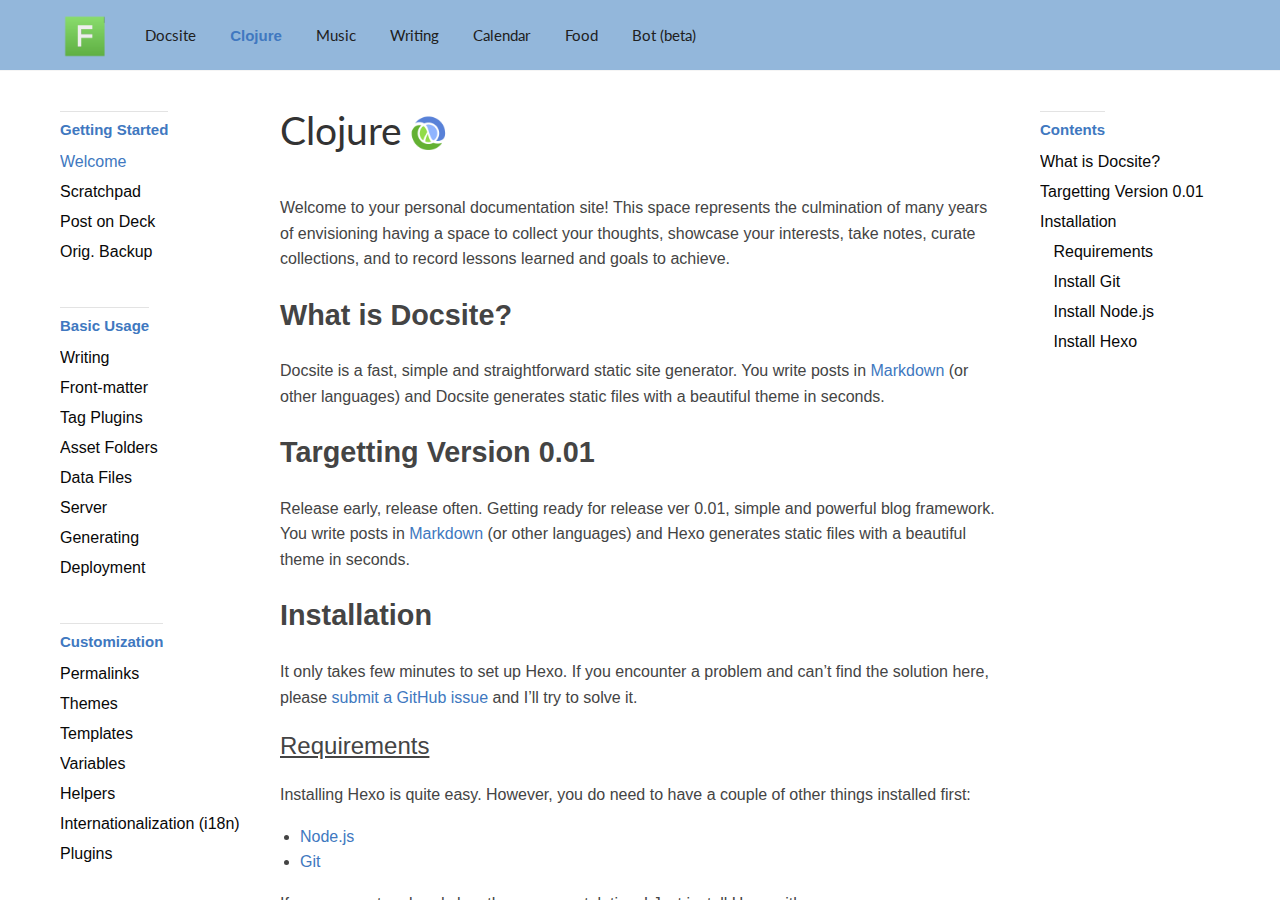
==== clojure/index.html @ 15f2bb46 "second commit" ====
<!DOCTYPE html>
<html lang="en">

<head>
    <meta charset="utf-8">
    <title>Welcome | Clojure</title>
    <meta http-equiv="X-UA-Compatible" content="IE=Edge,chrome=1">
    <meta name="viewport" content="width=device-width, initial-scale=1">

    <!-- CSS -->
    <link rel="stylesheet" href="../css/main.css">
    <link rel="stylesheet" href="../css/clojure.css">

    <link href="https://fonts.googleapis.com/css?family=Lato:300,400,700" rel="stylesheet" type="text/css">
    <link rel="stylesheet" href="https://maxcdn.bootstrapcdn.com/font-awesome/4.3.0/css/font-awesome.min.css">

    <!-- Scripts -->
    <script src="../js/getStylesheet2.js"></script>

</head>

<body>
    <div id="container">
        <header id="header" class="wrapper">
            <div id="header-inner" class="inner">
                <h1 id="logo-wrap">
      <a href="/" id="logo">Hexo</a>
    </h1>
                <nav id="main-nav">
                    <a href="../index.html" class="main-nav-link">Docsite</a>
                    <a href="../hexo-template/clojure/index.html" class="main-nav-active">Clojure</a>
                    <a href="../hexo-template/music/index.html" class="main-nav-link">Music</a>
                    <a href="../hexo-template/writing/index.html" class="main-nav-link">Writing</a>
                    <a href="../hexo-template/calendar/index.html" class="main-nav-link">Calendar</a>
                    <a href="../hexo-template/food/index.html" class="main-nav-link">Food</a>
                    <a href="../hexo-template/bot/index.html" class="main-nav-link">Bot (beta)</a>

                </nav>

                <a id="mobile-nav-toggle">
                    <span class="mobile-nav-toggle-bar"></span>
                    <span class="mobile-nav-toggle-bar"></span>
                    <span class="mobile-nav-toggle-bar"></span>
                </a>
            </div>
        </header>

        <div id="content-wrap">
            <div id="content" class="wrapper">
                <div id="content-inner">
                    <article class="article-container" itemscope itemtype="http://schema.org/Article">
                        <div class="article-inner">
                            <div class="article">
                                <div class="inner">
                                    <header class="article-header">
                                        <h1 class="article-title" itemprop="name">Clojure</h1>&nbsp;<a href="http://clojure.org/" id="Logo"><img src="../img/clojure-logo-120b.png" width="46" height="46" padding-bottom="4px" alt="Clojure" /></a>
                                    </header>
                                    <div class="article-content" itemprop="articleBody">
                                        <p>Welcome to your personal documentation site! This space represents the culmination of many years of envisioning having a space to collect your thoughts, showcase your interests, take notes, curate collections, and to record lessons learned and goals to achieve.</p>

                                        <h2 id="What_is_Docsite_3F" class="article-heading"><a href="#What_is_Docsite_3F" class="headerlink" title="What_is_Docsite?"></a>What is Docsite?<a class="article-anchor" href="#What_is_Docsite_3F" aria-hidden="true"></a></h2>
                                        <p>Docsite is a fast, simple and straightforward static site generator. You write posts in <a href="http://daringfireball.net/projects/markdown/" target="_blank" rel="external">Markdown</a> (or other languages) and Docsite generates static files with a beautiful theme in seconds.</p>

                                        <h2 id="Targetting_v_0.01" class="article-heading"><a href="#Targetting_v_0.01" class="headerlink" title="Targetting_v_0.01"></a>Targetting Version 0.01<a class="article-anchor" href="#Targetting_v_0.01" aria-hidden="true"></a></h2>
                                        <p>Release early, release often. Getting ready for release ver 0.01, simple and powerful blog framework. You write posts in <a href="http://daringfireball.net/projects/markdown/" target="_blank" rel="external">Markdown</a> (or other languages) and Hexo generates static files with a beautiful theme in seconds.</p>

                                        <h2 id="Installation" class="article-heading"><a href="#Installation" class="headerlink" title="Installation"></a>Installation<a class="article-anchor" href="#Installation" aria-hidden="true"></a></h2>
                                        <p>It only takes few minutes to set up Hexo. If you encounter a problem and can’t find the solution here, please <a href="https://github.com/hexojs/hexo/issues" target="_blank" rel="external">submit a GitHub issue</a> and I’ll try to solve it.</p>
                                        <h3 id="Requirements" class="article-heading"><a href="#Requirements" class="headerlink" title="Requirements"></a>Requirements<a class="article-anchor" href="#Requirements" aria-hidden="true"></a></h3>
                                        <p>Installing Hexo is quite easy. However, you do need to have a couple of other things installed first:</p>
                                        <ul>
                                            <li><a href="http://nodejs.org/" target="_blank" rel="external">Node.js</a>
                                            </li>
                                            <li><a href="http://git-scm.com/" target="_blank" rel="external">Git</a>
                                            </li>
                                        </ul>
                                        <p>If your computer already has these, congratulations! Just install Hexo with npm:</p>
                                        <figure class="highlight bash">
                                            <table>
                                                <tr>
                                                    <td class="code"><pre><span class="line">$ npm install -g hexo-cli</span><br></pre>
                                                    </td>
                                                </tr>
                                            </table>
                                        </figure>
                                        <p>If not, please follow the following instructions to install all the requirements.</p>
                                        <blockquote class="note warn"><strong class="note-title">For Mac users</strong>
                                            <p>You may encounter some problems when compiling. Please install Xcode from App Store first. After Xcode is installed, open Xcode and go to <strong>Preferences -&gt; Download -&gt; Command Line Tools -&gt; Install</strong> to install command line tools.</p>
                                        </blockquote>
                                        <h3 id="Install_Git" class="article-heading"><a href="#Install_Git" class="headerlink" title="Install Git"></a>Install Git<a class="article-anchor" href="#Install_Git" aria-hidden="true"></a></h3>
                                        <ul>
                                            <li>Windows: Download &amp; install <a href="https://git-scm.com/download/win" target="_blank" rel="external">git</a>.</li>
                                            <li>Mac: Install it with <a href="http://mxcl.github.com/homebrew/" target="_blank" rel="external">Homebrew</a>, <a href="http://www.macports.org/" target="_blank" rel="external">MacPorts</a> or <a href="http://sourceforge.net/projects/git-osx-installer/" target="_blank" rel="external">installer</a>.</li>
                                            <li>Linux (Ubuntu, Debian): <code>sudo apt-get install git-core</code>
                                            </li>
                                            <li>Linux (Fedora, Red Hat, CentOS): <code>sudo yum install git-core</code>
                                            </li>
                                        </ul>
                                        <h3 id="Install_Node-js" class="article-heading"><a href="#Install_Node-js" class="headerlink" title="Install Node.js"></a>Install Node.js<a class="article-anchor" href="#Install_Node-js" aria-hidden="true"></a></h3>
                                        <p>The best way to install Node.js is with <a href="https://github.com/creationix/nvm" target="_blank" rel="external">nvm</a>.</p>
                                        <p>cURL:</p>
                                        <figure class="highlight bash">
                                            <table>
                                                <tr>
                                                    <td class="code"><pre><span class="line">$ curl https://raw.github.com/creationix/nvm/master/install.sh | sh</span><br></pre>
                                                    </td>
                                                </tr>
                                            </table>
                                        </figure>
                                        <p>Wget:</p>
                                        <figure class="highlight bash">
                                            <table>
                                                <tr>
                                                    <td class="code"><pre><span class="line">$ wget -qO- https://raw.github.com/creationix/nvm/master/install.sh | sh</span><br></pre>
                                                    </td>
                                                </tr>
                                            </table>
                                        </figure>
                                        <p>Once nvm is installed, restart the terminal and run the following command to install Node.js.</p>
                                        <figure class="highlight bash">
                                            <table>
                                                <tr>
                                                    <td class="code"><pre><span class="line">$ nvm install <span class="number">4</span></span><br></pre>
                                                    </td>
                                                </tr>
                                            </table>
                                        </figure>
                                        <p>Alternatively, download and run <a href="http://nodejs.org/" target="_blank" rel="external">the installer</a>.</p>
                                        <h3 id="Install_Hexo" class="article-heading"><a href="#Install_Hexo" class="headerlink" title="Install Hexo"></a>Install Hexo<a class="article-anchor" href="#Install_Hexo" aria-hidden="true"></a></h3>
                                        <p>Once all the requirements are installed, you can install Hexo with npm.</p>
                                        <figure class="highlight bash">
                                            <table>
                                                <tr>
                                                    <td class="code"><pre><span class="line">$ npm install -g hexo-cli</span><br></pre>
                                                    </td>
                                                </tr>
                                            </table>
                                        </figure>

                                    </div>
                                    <footer class="article-footer">
                                        <time class="article-footer-updated" datetime="2016-01-06T02:41:15.073Z" itemprop="dateModified">Last updated: 2016-01-06</time>
                                        <a href="scratchpad.html" class="article-footer-next" title="Scratchpad"><span>Next</span><i class="fa fa-chevron-right"></i></a>
                                    </footer>


                                </div>
                            </div>
                            <aside id="article-toc" role="navigation">
                                <div id="article-toc-inner">
                                    <strong class="sidebar-title">Contents</strong>
                                    <ol class="toc">

                                       <li class="toc-item toc-level-2"><a class="toc-link" href="#What_is_Docsite_3F"><span class="toc-text">What is Docsite?</span></a>
                                        </li>

                                        <li class="toc-item toc-level-2"><a class="toc-link" href="#Targetting_v_0.01"><span class="toc-text">Targetting Version 0.01</span></a>

                                        <li class="toc-item toc-level-2"><a class="toc-link" href="#Installation"><span class="toc-text">Installation</span></a>
                                            <ol class="toc-child">
                                                <li class="toc-item toc-level-3"><a class="toc-link" href="#Requirements"><span class="toc-text">Requirements</span></a>
                                                </li>
                                                <li class="toc-item toc-level-3"><a class="toc-link" href="#Install_Git"><span class="toc-text">Install Git</span></a>
                                                </li>
                                                <li class="toc-item toc-level-3"><a class="toc-link" href="#Install_Node-js"><span class="toc-text">Install Node.js</span></a>
                                                </li>
                                                <li class="toc-item toc-level-3"><a class="toc-link" href="#Install_Hexo"><span class="toc-text">Install Hexo</span></a>
                                                </li>
                                            </ol>
                                        </li>
                                    </ol>
                                    <!-- <a href="#" id="article-toc-top">Back to Top</a> -->
                                </div>
                            </aside>
                        </div>
                    </article>
                    <aside id="sidebar" role="navigation">
                        <div class="inner">
                        <strong class="sidebar-title">Getting Started</strong>
                       <!--  <div class="sidebar-link current">Welcome</div> -->
                        <a href="index.html" class="sidebar-link current">Welcome</a>
                        <a href="scratchpad.html" class="sidebar-link">Scratchpad</a>
                        <a href="post-on-deck.html" class="sidebar-link">Post on Deck</a>
                        <a href="orig-backup.html" class="sidebar-link">Orig. Backup</a>
                        <strong class="sidebar-title">Basic Usage</strong><a href="writing.html" class="sidebar-link">Writing</a>
                        <a href="front-matter.html" class="sidebar-link">Front-matter</a>
                        <a href="tag-plugins.html" class="sidebar-link">Tag Plugins</a><a href="asset-folders.html" class="sidebar-link">Asset Folders</a><a href="data-files.html" class="sidebar-link">Data Files</a><a href="server.html" class="sidebar-link">Server</a><a href="generating.html" class="sidebar-link">Generating</a><a href="deployment.html" class="sidebar-link">Deployment</a><strong class="sidebar-title">Customization</strong><a href="permalinks.html" class="sidebar-link">Permalinks</a><a href="themes.html" class="sidebar-link">Themes</a><a href="templates.html" class="sidebar-link">Templates</a><a href="variables.html" class="sidebar-link">Variables</a><a href="helpers.html" class="sidebar-link">Helpers</a><a href="internationalization.html" class="sidebar-link">Internationalization (i18n)</a><a href="plugins.html" class="sidebar-link">Plugins</a><strong class="sidebar-title">Miscellaneous</strong><a href="troubleshooting.html" class="sidebar-link">Troubleshooting</a><a href="contributing.html" class="sidebar-link">Contributing</a>
                        </div>
                    </aside>
                </div>
            </div>
        </div>

        <footer id="footer" class="wrapper">
            <div class="inner">
                <div id="footer-copyright">
                  &copy; 2016 <a href="https://github.com/houseapple" target="_blank"><strong>Howard "Freeman" Stellar</strong></a>
                    <br> Design and content licensed under <a href="http://creativecommons.org/licenses/by/4.0/" target="_blank">CC BY 4.0</a> unless stated otherwise.
                </div>
                <div id="footer-links">
                    Modified from <a href="https://hexo.io" target="_blank">hexo.io</a> by <a href="https://zespia.tw/" target="_blank">Tommy Chen</a><br> Clojure Logo by <a href="http://tomhickey.com/" target="_blank">Tom Hickey</a>

                </div>
            </div>
        </footer>

    </div>

</body>

</html>
---- css/main.css ----
a,abbr,acronym,address,applet,big,blockquote,body,caption,cite,code,dd,del,dfn,div,dl,dt,em,fieldset,form,h1,h2,h3,h4,h5,h6,html,iframe,img,ins,kbd,label,legend,li,object,ol,p,pre,q,s,samp,small,span,strike,strong,sub,sup,table,tbody,td,tfoot,th,thead,tr,tt,ul,var {
    margin: 0;
    padding: 0;
    border: 0;
    outline: 0;
    font-weight: inherit;
    font-style: inherit;
    font-family: inherit;
    font-size: 100%;
    vertical-align: baseline;
}

body {
    line-height: 1;
    color: #000;
    background: #fff;
}

ol,ul {
    list-style: none;
}

table {
    border-collapse: separate;
    border-spacing: 0;
}

caption,table,td,th {
    vertical-align: middle;
}

caption,td,th {
    text-align: left;
    font-weight: 400;
}

a img {
    border: none;
}

html {
    box-sizing: border-box;
}

*,:after,:before {
    box-sizing: inherit;
}

button::-moz-focus-inner,input[type=button]::-moz-focus-inner,input[type=reset]::-moz-focus-inner,input[type=submit]::-moz-focus-inner {
    padding: 0;
    margin: 0;
    border: 0;
}

button,input,select {
    margin: 0;
    padding: 0;
    border: 0;
}

@media screen {
    body,html {
        height: 100%;
        overflow: hidden;
    }
}

body {
    /*background: #171f26;*/
    background: #2D63CC; /* here: navbar color */
    background: #f5f5f5;
    font-size: 15px;
    font-family: Helvetica Neue,Helvetica,Arial,sans-serif;
    color: #444;
    text-rendering: optimizeLegibility;
    -webkit-font-smoothing: antialiased;
    -moz-osx-font-smoothing: grayscale;
    position: relative;
}

.wrapper:after,.wrapper:before {
    content: "";
    display: table;
}

.wrapper:after {
    clear: both;
}

@media screen {
    .wrapper {
        max-width: 1200px;
        margin: 0 auto;
    }
}

#article-toc-inner:after,#article-toc-inner:before,.inner:after,.inner:before {
    content: "";
    display: table;
}

#article-toc-inner:after,.inner:after {
    clear: both;
}

@media screen {
    #article-toc-inner,.inner {
        padding: 0 20px;
    }
}

#content-wrap {
    background: #fff;
    border-top: 1px solid #f5f5f5; /*here: navbar border;*/
    border-bottom: 1px solid #f5f5f5;
    margin: -1px 0;
}

#header {
    position: relative;
    padding: 10px 0;
}

@media print {
    #header {
        display: none;
    }
}

#header-inner {
    display: -webkit-box;
    display: -webkit-flex;
    display: -ms-flexbox;
    display: box;
    display: flex;
    -webkit-box-orient: horizontal;
    -moz-box-orient: horizontal;
    -webkit-box-lines: single;
    -moz-box-lines: single;
    -webkit-flex-flow: row nowrap;
    -ms-flex-flow: row nowrap;
    flex-flow: row;
    -webkit-box-align: center;
    -ms-flex-align: center;
    -webkit-align-items: center;
    align-items: center;
}

@media screen and (max-width:768px) {
    #header-inner {
        -webkit-box-pack: center;
        -ms-flex-pack: center;
        -webkit-justify-content: center;
        justify-content: center;
    }
}

#logo-wrap {
    -webkit-box-flex: 1;
    box-flex: 1;
    -webkit-flex: 0 50px;
    -ms-flex: 0 50px;
    flex: 0 50px;
}

#logo {
    text-indent: 101%;
    white-space: nowrap;
    overflow: hidden;
    background: url(../logo/logo4a.png);
    width: 50px;
    height: 50px;
    background-size: 50px 50px;
    display: block;
}

#main-nav {
    display: none;
    -webkit-box-flex: 1;
    box-flex: 1;
    -webkit-flex: 1 auto;
    -ms-flex: 1 auto;
    flex: 1 auto;
    padding-left: 20px;
}

/* added */
.main-nav-active {
    color: #4078c0;  /*here navbar active*/
    font-weight: 700;
    text-decoration: none;
    line-height: 50px;
  /*  opacity: 1;*/
    -webkit-transition: .2s;
    transition: .2s;
/*    font-family: Lato,Helvetica Neue,Helvetica,Arial,sans-serif;*/
    font-family: Helvetica Neue,Helvetica,Arial,sans-serif;
    display: inline-block;
    padding: 0 15px;
}

@media screen and (min-width:769px) {
    #main-nav {
        display: block;
    }
}

.main-nav-link {
    color: #202020;
    text-decoration: none;
    line-height: 50px;
   /* opacity: .7;*/
    -webkit-transition: .2s;
    transition: .2s;
    font-family: Lato,Helvetica Neue,Helvetica,Arial,sans-serif;
    display: inline-block;
    padding: 0 15px;
}

.main-nav-link:hover {
  /*  opacity: 1;*/
    /*color: #00CC89;*/
    /*color: #00CC89; green good, try orange next*/
    color: #4078c0;
}

#search-input-wrap {
    display: none;
    padding-left: 6px;
    padding-bottom: 8px;
    border-bottom: 1px solid #999;
}

#search-input-icon,#search-input-wrap.on {
    display: inline-block;
}

#search-input-icon {
    color: #fff;
    padding-right: .5em;
    /*opacity: .7;*/
}

#search-input {
    background: none;
    font-size: inherit;
    font-family: Lato,Helvetica Neue,Helvetica,Arial,sans-serif;
    color: #fff;
    outline: none;
}

#lang-select-wrap {
    display: none;
    position: relative;
}

@media screen and (min-width:769px) {
    #lang-select-wrap {
        display: block;
    }
}

#lang-select-label {
    color: #fff;
    /*opacity: .7;*/
    font-family: Lato,Helvetica Neue,Helvetica,Arial,sans-serif;
    line-height: 50px;
}

#lang-select-label span {
    padding-left: 8px;
}

#lang-select-label i {
  /*  opacity: .7;*/
}

#lang-select {
   /* opacity: 0;*/
    position: absolute;
    top: 0;
    left: 0;
    width: 100%;
    height: 100%;
    -webkit-appearance: menulist-button;
    font-size: inherit;
}

#banner {
    color: hsla(0,0%,100%,.8);
    text-align: center;
}

#banner-title {
    padding-top: 20px;
    font-size: 40px;
    line-height: 1.15;
    font-weight: 300;
    font-family: Lato,Helvetica Neue,Helvetica,Arial,sans-serif;
}

@media screen and (min-width:769px) {
    #banner-title {
        padding-top: 100px;
        font-size: 50px;
    }
}

#banner-start {
    text-align: center;
    padding: 40px 0;
}

@media screen and (min-width:769px) {
    #banner-start {
        padding: 60px 0;
        font-size: 18px;
    }
}

#banner-start-command {
    background: #283542;
    font-family: Source Code Pro,Monaco,Menlo,Consolas,monospace;
    display: inline-block;
    padding: 15px 20px;
}

#banner-start-command:before {
    content: "$";
   /* opacity: .5;*/
    padding-right: 10px;
}

#banner-start-link {
    color: #fff;
    background: #00CC89;
    display: inline-block;
    padding: 15px;
    text-decoration: none;
    -webkit-transition: .2s;
    transition: .2s;
}

#banner-start-link:hover {
    background: #00CC89;
}

#banner-share {
    display: none;
    padding-bottom: 60px;
}

@media screen and (min-width:769px) {
    #banner-share {
        display: block;
    }
}

#intro-feature-list {
    padding-top: 20px;
    display: -webkit-box;
    display: -webkit-flex;
    display: -ms-flexbox;
    display: box;
    display: flex;
    -webkit-box-orient: vertical;
    -moz-box-orient: vertical;
    -webkit-flex-flow: column;
    -ms-flex-flow: column;
    flex-flow: column;
}

@media screen and (min-width:769px) {
    #intro-feature-list {
        -webkit-box-orient: horizontal;
        -moz-box-orient: horizontal;
        -webkit-box-lines: multiple;
        -moz-box-lines: multiple;
        -webkit-flex-flow: row wrap;
        -ms-flex-flow: row wrap;
        flex-flow: row wrap;
    }
}

.intro-feature-wrap {
    padding-top: 20px;
}

@media screen and (min-width:769px) {
    .intro-feature-wrap {
        -webkit-box-flex: 1;
        box-flex: 1;
        -webkit-flex: 0 0 50%;
        -ms-flex: 0 0 50%;
        flex: 0 0 50%;
        padding-top: 50px;
    }
}

.intro-feature {
    position: relative;
    text-align: center;
}

@media screen and (min-width:769px) {
    .intro-feature {
        text-align: left;
        padding-left: 70px;
    }
}

.intro-feature-icon {
    color: #00CC89;
    font-size: 36px;
    padding-bottom: 26px;
    text-align: center;
}

@media screen and (min-width:769px) {
    .intro-feature-icon {
        position: absolute;
        top: 0;
        left: 20px;
        font-size: 24px;
        width: 24px;
    }
}

.intro-feature-title {
    color: #00CC89;
    font-family: Lato,Helvetica Neue,Helvetica,Arial,sans-serif;
    font-size: 24px;
}

.intro-feature-desc {
    margin: 1.6em 0;
    line-height: 1.6em;
}

#intro-cmd-wrap {
    max-width: 700px;
    background: #eee;
    padding: 15px 0;
    margin: 25px -20px 0;
}

@media screen and (min-width:769px) {
    #intro-cmd-wrap {
        margin: 50px auto 0;
    }
}

.intro-cmd-item {
    font-size: 16px;
    font-family: Source Code Pro,Monaco,Menlo,Consolas,monospace;
    line-height: 2;
    padding: 0 30px;
}

.intro-cmd-item:before {
    content: "$";
    color: #00CC89;
    padding-right: 15px;
}

#intro-get-started-wrap {
    text-align: center;
}

#intro-get-started-link {
    font-size: 18px;
    font-family: Lato,Helvetica Neue,Helvetica,Arial,sans-serif;
    display: inline-block;
    color: #00CC89;
    text-decoration: none;
    margin: 40px 0;
    border: 3px solid;
    border-color: #25a1f0;
    padding: 12px 24px;
    position: relative;
    -webkit-transition: .2s;
    transition: .2s;
}

#intro-get-started-link:hover {
    background: #25a1f0;
    color: #fff;
}

#sidebar {
    width: 220px;
    float: left;
    padding-bottom: 40px;
   /* opacity: .8;*/
    margin-left: -220px;
    display: none;
}

@media screen and (min-width:769px) {
    #sidebar {
        display: block;
    }
}

.sidebar-title {
    margin-top: 40px;
    padding: 10px 0;
    font-weight: 700;
    /*color: #00CC89;*/  /* change to orange? */
    color: #4078c0;  /*here added darker for sidebar menu titles*/
    display: inline-block;
    border-top: 1px solid #e3e3e3;
}

.sidebar-link,.sidebar-title,.toc-link {
/*    font-family: Lato,Helvetica Neue,Helvetica,Arial,sans-serif;*/
    font-family: Helvetica Neue,Helvetica,Arial,sans-serif;
    line-height: 1;
}

.sidebar-link,.toc-link {
    display: block;
/*    color: #444;*/
    color: #080808;
    text-decoration: none;
    padding: 7px 0;
    position: relative;
    width: 100%;
    text-overflow: ellipsis;
    overflow: hidden;
    white-space: nowrap;
    font-size: 16px;

}

.sidebar-link.current,.toc-link.current {  /*here sidebar*/
    color: #4078c0;
}

.sidebar-link:hover,.toc-link:hover {
    color: #4078c0;
}

#content {
    position: relative;
}

#content:after,#content:before {
    content: "";
    display: table;
}

#content:after {
    clear: both;
}

#content-inner:after,#content-inner:before {
    content: "";
    display: table;
}

#content-inner:after {
    clear: both;
}

@media screen and (min-width:769px) {
    #content-inner {
        margin-left: 220px;
    }
}

@media screen and (min-width:769px) {
    .article-container {
        float: right;
        width: 100%;
    }
}

.article-inner:after,.article-inner:before {
    content: "";
    display: table;
}

.article-inner:after {
    clear: both;
}

@media screen and (min-width:769px) {
    .article-inner {
        margin-right: 220px;
    }
}

.article {
    float: left;
    width: 100%;
    padding: 40px 0;
}

@media print {
    .article {
        padding: 0;
    }
}

#article-toc {
    display: none;
    float: right;
    width: 220px;
    margin-right: -220px;
    /*opacity: .8;*/
}

@media screen and (min-width:769px) {
    #article-toc {
        display: block;
    }
}

#article-toc.fixed {
    position: absolute;
    top: 0;
    bottom: 0;
    right: 220px;
}

#article-toc-inner {
    overflow-x: hidden;
    overflow-y: auto;
    width: 220px;
}

.fixed #article-toc-inner {
    position: fixed;
    top: 0;
    bottom: 0;
}

.toc-child {
    padding-left: 1em;
    font-size: .9em;
}

#article-toc-top {
    margin-top: 2em;
    font-size: .9em;
    text-decoration: none;
    color: #444;
    display: block;
    margin-bottom: 40px;
    font-family: Lato,Helvetica Neue,Helvetica,Arial,sans-serif;
}

#article-toc-top:hover {
    color: #00CC89;
}

.article-header {
    padding-bottom: 20px;
}

.article-header:after,.article-header:before {
    content: "";
    display: table;
}

.article-header:after {
    clear: both;
}

.article-title {
    float: left;
    font-family: Lato,Helvetica Neue,Helvetica,Arial,sans-serif;
    font-size: 39px;
    font-weight: 400;
    text-decoration: none;
    color: #333;
    -webkit-transition: .2s;
    transition: .2s;
}

a.article-title:hover {
    color: #00CC89;
}

.post .article-title {
    float: none;
}

.article-date {
    color: #999;
    text-decoration: none;
    display: inline-block;
    margin-top: 1em;
}

.article-date:hover {
    color: #00CC89;
}

.article-edit-link {
    float: right;
    color: #bbb;
    font-size: 24px;
    line-height: 36px;
    -webkit-transition: .2s;
    transition: .2s;
    display: none;
}

.article-edit-link:hover {
    color: #00CC89;
}

@media screen and (min-width:769px) {
    .article-edit-link {
        display: block;
    }
}

.article-anchor {
    margin-left: 10px;
    display: none;
}

.article-anchor:before  {
    content: "#";
}

@media print {
    .article-anchor {
        display: none !important;
    }
}

.article-heading:hover .article-anchor {
    display: inline-block;
}

.article-content {
    line-height: 1.6em;
    color: #444;
    font-size: 16px;
}

@media print {
    .article-content {
        font-size: 12pt;
    }
}

.article-content .highlight,.article-content blockquote,.article-content dl,.article-content iframe,.article-content ol,.article-content p,.article-content table,.article-content ul {
    margin: 1em 0;
}

.article-content h1,.article-content h2,.article-content h3,.article-content h4,.article-content h5,.article-content h6 {
    line-height: 1em;
    font-weight: 700;
    margin: 1em 0;
}

.article-content h1 {
    font-size: 2em;
}

.article-content h2 {
    font-size: 1.8em;
}

.article-content h3 {
    font-size: 1.5em;
    font-weight: 400;
    text-decoration: underline;
}

.article-content a {
    /*color: #00CC89;*/
    color: #4078c0;
    text-decoration: none;
}

.article-content a:hover {
    color: #4078c0;
    text-decoration: underline;
}

@media print {
    .article-content a {
        color: #444;
        text-decoration: underline;
    }

    .article-content a:after {
        content: " (" attr(href) ")";
        font-size: 80%;
    }
}

.article-content strong {
    font-weight: 700;
}

.article-content em {
    font-style: italic;
}

.article-content dl,.article-content ol,.article-content ul {
    margin-left: 20px;
}

.article-content dl dl,.article-content dl ol,.article-content dl ul,.article-content ol dl,.article-content ol ol,.article-content ol ul,.article-content ul dl,.article-content ul ol,.article-content ul ul {
    margin-top: 0;
    margin-bottom: 0;
}

.article-content ul {
    list-style: disc;
}

.article-content ol {
    list-style: decimal;
}

.article-content dl {
    list-style: square;
}

.article-content li p {
    margin: 0;
}

.article-content li .highlight,.article-content li blockquote,.article-content li iframe,.article-content li table {
    margin: 1em 0;
}

.article-content img,.article-content video {
    max-width: 100%;
}

.article-content blockquote {
    padding: 0 20px;
    position: relative;
    border: 1px solid #e3e3e3;
    border-left: 5px solid #ddd;
}

.article-content blockquote footer {
    margin: 1em 0;
    font-style: italic;
}

.article-content blockquote footer cite:before {
    content: "—";
    padding: 0 .3em;
}

.article-content blockquote footer cite a {
    color: color-grey;
}

.article-content .note.tip {
    border-left-color: #fa0;
}

.article-content .note.info {
    border-left-color: #0af;
}

.article-content .note.warn {
   /* border-left-color: red;*/
   border-left-color: #FF7733;
}

.article-content .note-title {
    margin: 1em 0;
    display: block;
    font-size: 1.3em;
    font-weight: 700;
}

.article-content table {
    max-width: 100%;
    border: 1px solid #e3e3e3;
}

.article-content table th {
    font-weight: 700;
}

.article-content table td,.article-content table th {
    padding: 5px 15px;
}

.article-content table tr:nth-child(2n) {
    background: #eee;
}

.article-footer {
    margin: 1em 0;
    border-top: 1px solid #e3e3e3;
    text-align: center;
    color: #999;
    line-height: 1em;
    padding-top: 1em;
    position: relative;
}

.article-footer:after,.article-footer:before {
    content: "";
    display: table;
}

.article-footer:after {
    clear: both;
}

@media print {
    .article-footer {
        display: none;
    }
}

.article-footer-next,.article-footer-prev {
    color: #666666;
    text-decoration: none;
    font-weight: 700;
    font-family: Lato,Helvetica Neue,Helvetica,Arial,sans-serif;
    text-transform: uppercase;
    position: absolute;
}

.article-footer-next:hover,.article-footer-prev:hover {
    /*color: #00CC89; next button*/
    color: #4078c0;
}

@media print {
    .article-footer-next,.article-footer-prev {
        display: none;
    }
}

.article-footer-next span,.article-footer-prev span {
    padding: 0 6px;
}

.article-footer-prev {
    left: 0;
}

.article-footer-next {
    right: 0;
}

.article-footer-updated {
    font-size: .9em;
}

@media print {
    #comments {
        display: none;
    }
}

.post {
    margin: 0 auto;
    float: none;
}

@media screen {
    .post {
        max-width: 800px;
    }
}

#plugin-list-header {
    margin: 40px 0;
}

#plugin-list-header:after,#plugin-list-header:before {
    content: "";
    display: table;
}

#plugin-list-header:after {
    clear: both;
}

#plugin-list-title {
    font-family: Lato,Helvetica Neue,Helvetica,Arial,sans-serif;
    font-size: 36px;
    font-weight: 300;
    line-height: 1;
    float: left;
}

#plugin-list-count {
    color: #999;
    padding-top: 1em;
    text-align: right;
}

@media screen and (min-width:769px) {
    #plugin-list-count {
        float: right;
        line-height: 40px;
        padding-top: 0;
        padding-right: 15px;
    }
}

#plugin-search-input {
    font-size: 16px;
    font-family: inherit;
    -webkit-appearance: none;
    border: 1px solid #e3e3e3;
    padding: 10px;
    width: 100%;
    margin-top: 25px;
}

@media screen and (min-width:769px) {
    #plugin-search-input {
        float: right;
        width: 50%;
        margin-top: 0;
    }
}

#plugin-list {
    margin: 40px -20px;
    display: -webkit-box;
    display: -webkit-flex;
    display: -ms-flexbox;
    display: box;
    display: flex;
    -webkit-box-orient: vertical;
    -moz-box-orient: vertical;
    -webkit-flex-flow: column;
    -ms-flex-flow: column;
    flex-flow: column;
}

@media screen and (min-width:480px) {
    #plugin-list {
        -webkit-box-orient: horizontal;
        -moz-box-orient: horizontal;
        -webkit-box-lines: multiple;
        -moz-box-lines: multiple;
        -webkit-flex-flow: row wrap;
        -ms-flex-flow: row wrap;
        flex-flow: row wrap;
    }
}

.plugin {
    display: none;
    padding: 20px;
}

@media screen and (min-width:480px) {
    .plugin {
        -webkit-box-flex: 1;
        box-flex: 1;
        -webkit-flex: 0 0 50%;
        -ms-flex: 0 0 50%;
        flex: 0 0 50%;
    }
}

@media screen and (min-width:769px) {
    .plugin {
        -webkit-box-flex: 1;
        box-flex: 1;
        -webkit-flex: 0 0 33.333333333333%;
        -ms-flex: 0 0 33.333333333333%;
        flex: 0 0 33.333333333333%;
    }
}

.plugin.on {
    display: block;
}

.plugin-name {
    font-family: Lato,Helvetica Neue,Helvetica,Arial,sans-serif;
    font-weight: 700;
    color: #00CC89;
    font-size: 20px;
    text-decoration: none;
    line-height: 1;
}

.plugin-name:hover {
    color: #00CC89;
}

.plugin-desc {
    line-height: 1.6em;
    margin: 1em 0;
}

.plugin-tag-list {
    line-height: 1.3;
}

.plugin-tag-list:after,.plugin-tag-list:before {
    content: "";
    display: table;
}

.plugin-tag-list:after {
    clear: both;
}

.plugin-tag {
    color: #999;
    font-size: .9em;
    text-decoration: none;
    float: left;
    margin-right: 10px;
}

.plugin-tag:hover {
    color: #00CC89;
}

.plugin-tag:before {
    content: "#";
}

.plugin-screenshot {
    margin-bottom: 15px;
    position: relative;
    padding-top: 62.5%;
    height: 0;
    overflow: hidden;
}

.plugin-screenshot-img {
    position: absolute;
    top: 0;
    left: 0;
    width: 100%;
    height: auto;
}

.plugin-preview-link {
    position: absolute;
    top: 0;
    left: 0;
    width: 100%;
    height: 100%;
    background: rgba(0,0,0,.7);
    color: #fff;
    text-align: center;
   /* opacity: 0;*/
    -webkit-transition: .15s;
    transition: .15s;
}

.plugin-preview-link:hover {
   /* opacity: 1;*/
}

.plugin-preview-link:hover .fa {
  /*  opacity: 1;*/
    -webkit-transform: scale(1);
    transform: scale(1);
}

.plugin-preview-link .fa {
    position: absolute;
    top: 0;
    left: 0;
    bottom: 0;
    right: 0;
    margin: auto;
    font-size: 50px;
    width: 50px;
    height: 50px;
   /* opacity: 0;*/
    -webkit-transform: scale(6);
    transform: scale(6);
    -webkit-transition: .2s;
    transition: .2s;
    -webkit-transition-delay: .15s;
    transition-delay: .15s;
}

.archive-post {
    padding: 1em 0;
    border-top: 1px solid #e3e3e3;
}

.archive-post:last-child {
    padding-bottom: 40px;
}

.archive-post-link {
    display: block;
    color: #444;
    text-decoration: none;
    line-height: 1.6em;
}

.archive-post-link:after,.archive-post-link:before {
    content: "";
    display: table;
}

.archive-post-link:after {
    clear: both;
}

.archive-post-link:hover {
    color: #00CC89;
}

.archive-post-title {
    font-family: Lato,Helvetica Neue,Helvetica,Arial,sans-serif;
    float: left;
    font-weight: 700;
}

.archive-post-date {
    color: #999;
    float: right;
    font-size: .9em;
}

#mobile-nav {
    position: fixed;
    top: 0;
    width: 260px;
    left: -260px;
    height: 100%;
    background: #171f26;
    -webkit-transition: .4s;
    transition: .4s;
    font-family: Lato,Helvetica Neue,Helvetica,Arial,sans-serif;
}

.mobile-nav-on #mobile-nav {
    -webkit-transform: translateX(100%);
    transform: translateX(100%);
}

#mobile-nav-inner {
    overflow-y: auto;
    padding: 10px 0;
    position: absolute;
    top: 0;
    bottom: 40px;
    left: 0;
    right: 0;
    -webkit-overflow-scrolling: touch;
}

#mobile-nav-toggle {
    position: absolute;
    top: 0;
    bottom: 0;
    left: 20px;
    width: 25px;
    height: 20px;
    margin: auto;
    /*opacity: .5;*/
    cursor: pointer;
    -webkit-transition: .2s;
    transition: .2s;
}

#mobile-nav-toggle:active,.mobile-nav-on #mobile-nav-toggle {
 /*   opacity: 1;*/
}

@media screen and (min-width:769px) {
    #mobile-nav-toggle {
        display: none;
    }
}

.mobile-nav-toggle-bar {
    background: #fff;
    position: absolute;
    left: 0;
    width: 100%;
    height: 2px;
    -webkit-transition: .4s;
    transition: .4s;
    -webkit-transform-origin: 0;
    transform-origin: 0;
    border-radius: 2px;
}

.mobile-nav-toggle-bar:first-child {
    top: 0;
}

.mobile-nav-on .mobile-nav-toggle-bar:first-child {
    -webkit-transform: rotate(45deg);
    transform: rotate(45deg);
}

.mobile-nav-toggle-bar:nth-child(2) {
    top: 9px;
}

.mobile-nav-on .mobile-nav-toggle-bar:nth-child(2) {
    /*opacity: 0;*/
}

.mobile-nav-toggle-bar:last-child {
    top: 18px;
}

.mobile-nav-on .mobile-nav-toggle-bar:last-child {
    -webkit-transform: rotate(-45deg);
    transform: rotate(-45deg);
}

.mobile-nav-link {
    color: #fff;
    text-decoration: none;
}

.mobile-nav-link,.mobile-nav-title {
    display: block;
    padding: 10px 15px;
    line-height: 1;
    white-space: nowrap;
    overflow: hidden;
    text-overflow: ellipsis;
}

.mobile-nav-title {
    color: #00CC89;
    font-weight: 700;
    border-top: 1px solid #444;
    margin-top: 10px;
}

#mobile-lang-select-wrap {
    position: absolute;
    bottom: 0;
    left: 0;
    width: 100%;
    background: #171f26;
    border-top: 1px solid #444;
}

#mobile-lang-select-label {
    line-height: 40px;
    color: #fff;
    padding: 10px 15px;
}

#mobile-lang-select-label i {
    /*opacity: .7;*/
}

#mobile-lang-select-label span {
    padding-left: 8px;
}

#mobile-lang-select {
    -webkit-appearance: menulist-button;
   /* opacity: 0;*/
    position: absolute;
    top: 0;
    left: 0;
    width: 100%;
    height: 100%;
}

#container {
    -webkit-transition: .4s;
    transition: .4s;
    height: 100%;
    overflow: auto;
    -webkit-overflow-scrolling: touch;
}

.mobile-nav-on #container {
    -webkit-transform: translateX(260px);
    transform: translateX(260px);
    overflow: hidden;
}

#mobile-nav-dimmer {
    position: absolute;
    top: 0;
    left: 100%;
    width: 100%;
    height: 100%;
    background: #000;
    /*opacity: 0;*/
    -webkit-transition: opacity .4s,-webkit-transform 0 .4s;
    transition: opacity .4s,transform 0 .4s;
}

.mobile-nav-on #mobile-nav-dimmer {
   /* opacity: .7;*/
    -webkit-transform: translateX(-100%);
    transform: translateX(-100%);
/*    -webkit-transition: opacity .4s;*/
/*    transition: opacity .4s;*/
}

#footer {
    padding: 12px 0;
    /*color: hsla(0,0%,100%,.6);*/
    color: #707070 ;
/*    font-family: Lato,Helvetica Neue,Helvetica,Arial,sans-serif;*/
    font-family: Helvetica Neue,Helvetica,Arial,sans-serif;
    position: relative;
    background: #f5f5f5;  /*here navbar footer*/
    text-align: center;
}

#footer:after,#footer:before {
    content: "";
    display: table;
}

#footer:after {
    clear: both;
}

@media screen and (min-width:769px) {
    #footer {
        text-align: left;
    }
}

@media print {
    #footer {
        display: none;
    }
}

#footer a {
    color: inherit;
    text-decoration: none;
    -webkit-transition: .2s;
    transition: .2s;
}

#footer a:hover {
    color: #4078c0;
}



#footer-copyright, #footer-links {
    line-height: 1.6;
}

@media screen and (min-width:769px) {
    #footer-copyright {
        float: left;
    }
}

#footer-copyright a {
    font-weight: 700;
}

#footer-copyright strong {
    font-weight: 700;
}

#footer-links {
    margin-top: 1em;
}

#footer-links a {
    font-weight: 700;
}

@media screen and (min-width:769px) {
    #footer-links {
        float: right;
        margin-top: 0;
    }
}

.footer-link {
    font-size: 30px;
    margin-left: 20px;
}

.footer-link:first-child {
    margin-left: 0;
}

code,pre {
    font-family: Source Code Pro,Monaco,Menlo,Consolas,monospace;
    color: #4d4d4c;
    background: #eee;
    font-size: .95em;
}

code {
    padding: 0 5px;
}

pre {
    padding: 10px 15px;
    line-height: 22px;
}

pre code {
    border: none;
    display: block;
    padding: 0;
}

.highlight {
    background: #eee;
    padding: 10px 15px;
    color: #4d4d4c;
    overflow: auto;
    margin: 0;
}

.highlight table {
    margin: 0 !important;
    border: 0;
}

.highlight table td,.highlight table th {
    padding: 0;
}

.highlight figcaption {
    margin: -5px 0 5px;
    font-size: .9em;
    color: #999;
}

.highlight figcaption:after,.highlight figcaption:before {
    content: "";
    display: table;
}

.highlight figcaption:after {
    clear: both;
}

.highlight figcaption a {
    float: right;
}

.highlight pre {
    padding: 0;
    border: none;
    background: none;
}

.highlight .line {
    height: 22px;
}

pre .comment,pre .title {
    color: #8e908c;
}

pre .attribute,pre .css .class,pre .css .id,pre .css .pseudo,pre .html .doctype,pre .regexp,pre .ruby .constant,pre .tag,pre .variable,pre .xml .doctype,pre .xml .pi,pre .xml .tag .title {
    color: #c82829;
}

pre .built_in,pre .constant,pre .literal,pre .number,pre .params,pre .preprocessor {
    color: #f5871f; 
}

pre .class,pre .css .rules .attribute,pre .header,pre .inheritance,pre .ruby .class .title,pre .ruby .symbol,pre .string,pre .value,pre .xml .cdata {
    color: #718c00;
}

pre .css .hexcolor {
    color: #3e999f;
}

pre .coffeescript .title,pre .function,pre .javascript .title,pre .perl .sub,pre .python .decorator,pre .python .title,pre .ruby .function .title,pre .ruby .title .keyword {
    color: #4271ae;
}

pre .javascript .function,pre .keyword {
    color: #8959a8;
}
---- css/clojure.css ----
body {
   /* background: #6699CC; */
  /* background: #c1d6ea;*/
  background: #93b7db;
}
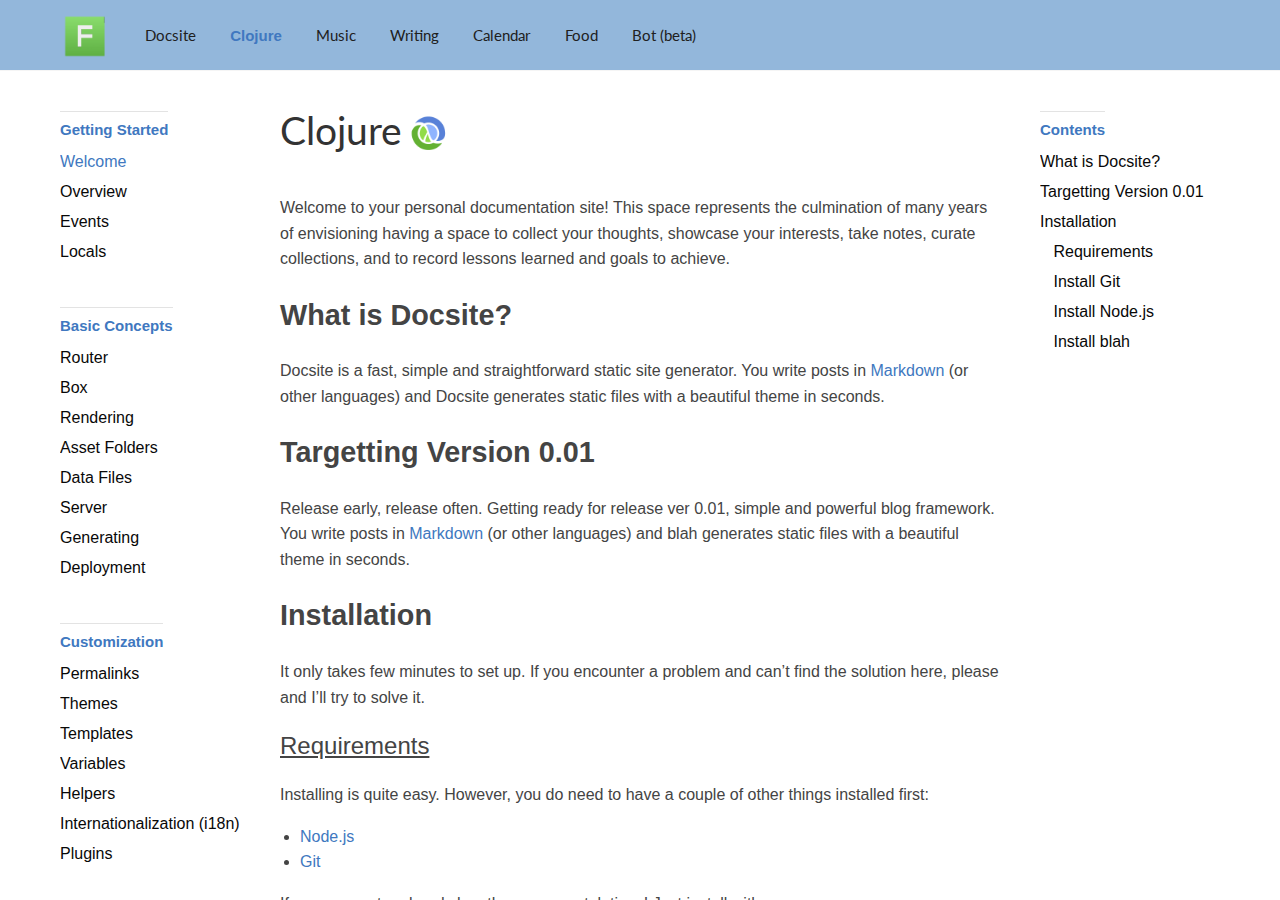
==== commit e2de625a: "Replaced dead links with <div>s" ====
--- a/clojure/index.html
+++ b/clojure/index.html
@@ -24,24 +24,17 @@
         <header id="header" class="wrapper">
             <div id="header-inner" class="inner">
                 <h1 id="logo-wrap">
-      <a href="/" id="logo">Hexo</a>
+      <a href="../docsite/index.html" id="logo">Docsite</a>
     </h1>
                 <nav id="main-nav">
-                    <a href="../index.html" class="main-nav-link">Docsite</a>
-                    <a href="../hexo-template/clojure/index.html" class="main-nav-active">Clojure</a>
-                    <a href="../hexo-template/music/index.html" class="main-nav-link">Music</a>
-                    <a href="../hexo-template/writing/index.html" class="main-nav-link">Writing</a>
-                    <a href="../hexo-template/calendar/index.html" class="main-nav-link">Calendar</a>
-                    <a href="../hexo-template/food/index.html" class="main-nav-link">Food</a>
-                    <a href="../hexo-template/bot/index.html" class="main-nav-link">Bot (beta)</a>
-
+                    <a href="../docsite/index.html" class="main-nav-link">Docsite</a>
+                    <a href="../clojure/index.html" class="main-nav-active">Clojure</a>
+                    <div class="main-nav-link">Music</div>
+                    <div class="main-nav-link">Writing</div>
+                    <div class="main-nav-link">Calendar</div>
+                    <div class="main-nav-link">Food</div>
+                    <div class="main-nav-link">Bot (beta)</div>
                 </nav>
-
-                <a id="mobile-nav-toggle">
-                    <span class="mobile-nav-toggle-bar"></span>
-                    <span class="mobile-nav-toggle-bar"></span>
-                    <span class="mobile-nav-toggle-bar"></span>
-                </a>
             </div>
         </header>
 
@@ -62,23 +55,23 @@
                                         <p>Docsite is a fast, simple and straightforward static site generator. You write posts in <a href="http://daringfireball.net/projects/markdown/" target="_blank" rel="external">Markdown</a> (or other languages) and Docsite generates static files with a beautiful theme in seconds.</p>
 
                                         <h2 id="Targetting_v_0.01" class="article-heading"><a href="#Targetting_v_0.01" class="headerlink" title="Targetting_v_0.01"></a>Targetting Version 0.01<a class="article-anchor" href="#Targetting_v_0.01" aria-hidden="true"></a></h2>
-                                        <p>Release early, release often. Getting ready for release ver 0.01, simple and powerful blog framework. You write posts in <a href="http://daringfireball.net/projects/markdown/" target="_blank" rel="external">Markdown</a> (or other languages) and Hexo generates static files with a beautiful theme in seconds.</p>
+                                        <p>Release early, release often. Getting ready for release ver 0.01, simple and powerful blog framework. You write posts in <a href="http://daringfireball.net/projects/markdown/" target="_blank" rel="external">Markdown</a> (or other languages) and blah generates static files with a beautiful theme in seconds.</p>
 
                                         <h2 id="Installation" class="article-heading"><a href="#Installation" class="headerlink" title="Installation"></a>Installation<a class="article-anchor" href="#Installation" aria-hidden="true"></a></h2>
-                                        <p>It only takes few minutes to set up Hexo. If you encounter a problem and can’t find the solution here, please <a href="https://github.com/hexojs/hexo/issues" target="_blank" rel="external">submit a GitHub issue</a> and I’ll try to solve it.</p>
+                                        <p>It only takes few minutes to set up. If you encounter a problem and can’t find the solution here, please and I’ll try to solve it.</p>
                                         <h3 id="Requirements" class="article-heading"><a href="#Requirements" class="headerlink" title="Requirements"></a>Requirements<a class="article-anchor" href="#Requirements" aria-hidden="true"></a></h3>
-                                        <p>Installing Hexo is quite easy. However, you do need to have a couple of other things installed first:</p>
+                                        <p>Installing is quite easy. However, you do need to have a couple of other things installed first:</p>
                                         <ul>
                                             <li><a href="http://nodejs.org/" target="_blank" rel="external">Node.js</a>
                                             </li>
                                             <li><a href="http://git-scm.com/" target="_blank" rel="external">Git</a>
                                             </li>
                                         </ul>
-                                        <p>If your computer already has these, congratulations! Just install Hexo with npm:</p>
-                                        <figure class="highlight bash">
-                                            <table>
-                                                <tr>
-                                                    <td class="code"><pre><span class="line">$ npm install -g hexo-cli</span><br></pre>
+                                        <p>If your computer already has these, congratulations! Just install with npm:</p>
+                                        <figure class="highlight bash">
+                                            <table>
+                                                <tr>
+                                                    <td class="code"><pre><span class="line">$ npm install -g blah...</span><br></pre>
                                                     </td>
                                                 </tr>
                                             </table>
@@ -126,12 +119,12 @@
                                             </table>
                                         </figure>
                                         <p>Alternatively, download and run <a href="http://nodejs.org/" target="_blank" rel="external">the installer</a>.</p>
-                                        <h3 id="Install_Hexo" class="article-heading"><a href="#Install_Hexo" class="headerlink" title="Install Hexo"></a>Install Hexo<a class="article-anchor" href="#Install_Hexo" aria-hidden="true"></a></h3>
-                                        <p>Once all the requirements are installed, you can install Hexo with npm.</p>
-                                        <figure class="highlight bash">
-                                            <table>
-                                                <tr>
-                                                    <td class="code"><pre><span class="line">$ npm install -g hexo-cli</span><br></pre>
+                                        <h3 id="Install_blah" class="article-heading"><a href="#Install_blah" class="headerlink" title="Install blah"></a>Install blah<a class="article-anchor" href="#Install_blah" aria-hidden="true"></a></h3>
+                                        <p>Once all the requirements are installed, you can install with npm.</p>
+                                        <figure class="highlight bash">
+                                            <table>
+                                                <tr>
+                                                    <td class="code"><pre><span class="line">$ npm install -g blah...</span><br></pre>
                                                     </td>
                                                 </tr>
                                             </table>
@@ -140,7 +133,7 @@
                                     </div>
                                     <footer class="article-footer">
                                         <time class="article-footer-updated" datetime="2016-01-06T02:41:15.073Z" itemprop="dateModified">Last updated: 2016-01-06</time>
-                                        <a href="scratchpad.html" class="article-footer-next" title="Scratchpad"><span>Next</span><i class="fa fa-chevron-right"></i></a>
+                                        <div class="article-footer-next" title="Overview"><span>Next</span><i class="fa fa-chevron-right"></i></div>
                                     </footer>
 
 
@@ -164,7 +157,7 @@
                                                 </li>
                                                 <li class="toc-item toc-level-3"><a class="toc-link" href="#Install_Node-js"><span class="toc-text">Install Node.js</span></a>
                                                 </li>
-                                                <li class="toc-item toc-level-3"><a class="toc-link" href="#Install_Hexo"><span class="toc-text">Install Hexo</span></a>
+                                                <li class="toc-item toc-level-3"><a class="toc-link" href="#Install_blah"><span class="toc-text">Install blah</span></a>
                                                 </li>
                                             </ol>
                                         </li>
@@ -177,14 +170,30 @@
                     <aside id="sidebar" role="navigation">
                         <div class="inner">
                         <strong class="sidebar-title">Getting Started</strong>
-                       <!--  <div class="sidebar-link current">Welcome</div> -->
-                        <a href="index.html" class="sidebar-link current">Welcome</a>
-                        <a href="scratchpad.html" class="sidebar-link">Scratchpad</a>
-                        <a href="post-on-deck.html" class="sidebar-link">Post on Deck</a>
-                        <a href="orig-backup.html" class="sidebar-link">Orig. Backup</a>
-                        <strong class="sidebar-title">Basic Usage</strong><a href="writing.html" class="sidebar-link">Writing</a>
-                        <a href="front-matter.html" class="sidebar-link">Front-matter</a>
-                        <a href="tag-plugins.html" class="sidebar-link">Tag Plugins</a><a href="asset-folders.html" class="sidebar-link">Asset Folders</a><a href="data-files.html" class="sidebar-link">Data Files</a><a href="server.html" class="sidebar-link">Server</a><a href="generating.html" class="sidebar-link">Generating</a><a href="deployment.html" class="sidebar-link">Deployment</a><strong class="sidebar-title">Customization</strong><a href="permalinks.html" class="sidebar-link">Permalinks</a><a href="themes.html" class="sidebar-link">Themes</a><a href="templates.html" class="sidebar-link">Templates</a><a href="variables.html" class="sidebar-link">Variables</a><a href="helpers.html" class="sidebar-link">Helpers</a><a href="internationalization.html" class="sidebar-link">Internationalization (i18n)</a><a href="plugins.html" class="sidebar-link">Plugins</a><strong class="sidebar-title">Miscellaneous</strong><a href="troubleshooting.html" class="sidebar-link">Troubleshooting</a><a href="contributing.html" class="sidebar-link">Contributing</a>
+                       <a href="index.html" class="sidebar-link current">Welcome</a>
+                        <div class="sidebar-link">Overview</div>
+                        <div class="sidebar-link">Events</div>
+                        <div class="sidebar-link">Locals</div>
+                        <strong class="sidebar-title">Basic Concepts</strong>
+                        <div class="sidebar-link">Router</div>
+                        <div class="sidebar-link">Box</div>
+                        <div class="sidebar-link">Rendering</div>
+                        <div class="sidebar-link">Asset Folders</div>
+                        <div class="sidebar-link">Data Files</div>
+                        <div class="sidebar-link">Server</div>
+                        <div class="sidebar-link">Generating</div>
+                        <div class="sidebar-link">Deployment</div>
+                        <strong class="sidebar-title">Customization</strong>
+                        <div class="sidebar-link">Permalinks</div>
+                        <div class="sidebar-link">Themes</div>
+                        <div class="sidebar-link">Templates</div>
+                        <div class="sidebar-link">Variables</div>
+                        <div class="sidebar-link">Helpers</div>
+                        <div class="sidebar-link">Internationalization (i18n)</div>
+                        <div class="sidebar-link">Plugins</div>
+                        <strong class="sidebar-title">Miscellaneous</strong>
+                        <div class="sidebar-link">Troubleshooting</div>
+                        <div class="sidebar-link">Contributing</div>
                         </div>
                     </aside>
                 </div>
--- a/css/clojure.css
+++ b/css/clojure.css
@@ -3,3 +3,7 @@
   /* background: #c1d6ea;*/
   background: #93b7db;
 }
+
+#footer {
+    background: #93b7db; 
+}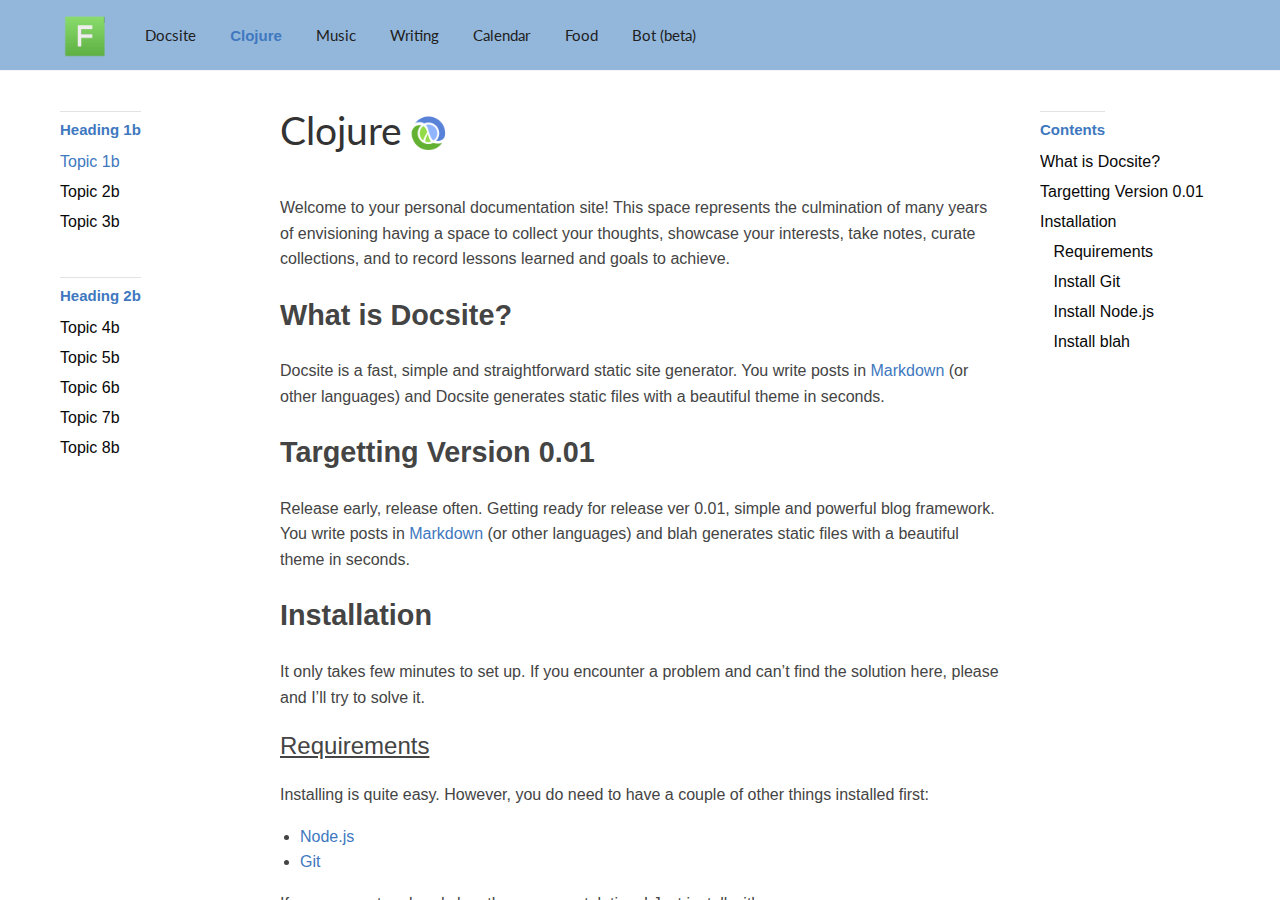
==== commit d2afa498: "Changed sidebar heading and link text" ====
--- a/clojure/index.html
+++ b/clojure/index.html
@@ -169,31 +169,16 @@
                     </article>
                     <aside id="sidebar" role="navigation">
                         <div class="inner">
-                        <strong class="sidebar-title">Getting Started</strong>
-                       <a href="index.html" class="sidebar-link current">Welcome</a>
-                        <div class="sidebar-link">Overview</div>
-                        <div class="sidebar-link">Events</div>
-                        <div class="sidebar-link">Locals</div>
-                        <strong class="sidebar-title">Basic Concepts</strong>
-                        <div class="sidebar-link">Router</div>
-                        <div class="sidebar-link">Box</div>
-                        <div class="sidebar-link">Rendering</div>
-                        <div class="sidebar-link">Asset Folders</div>
-                        <div class="sidebar-link">Data Files</div>
-                        <div class="sidebar-link">Server</div>
-                        <div class="sidebar-link">Generating</div>
-                        <div class="sidebar-link">Deployment</div>
-                        <strong class="sidebar-title">Customization</strong>
-                        <div class="sidebar-link">Permalinks</div>
-                        <div class="sidebar-link">Themes</div>
-                        <div class="sidebar-link">Templates</div>
-                        <div class="sidebar-link">Variables</div>
-                        <div class="sidebar-link">Helpers</div>
-                        <div class="sidebar-link">Internationalization (i18n)</div>
-                        <div class="sidebar-link">Plugins</div>
-                        <strong class="sidebar-title">Miscellaneous</strong>
-                        <div class="sidebar-link">Troubleshooting</div>
-                        <div class="sidebar-link">Contributing</div>
+                        <strong class="sidebar-title">Heading 1b</strong>
+                       <a href="index.html" class="sidebar-link current">Topic 1b</a>
+                                              <div class="sidebar-link">Topic 2b</div>
+                        <div class="sidebar-link">Topic 3b</div>
+                        <strong class="sidebar-title">Heading 2b</strong>
+                        <div class="sidebar-link">Topic 4b</div>
+                        <div class="sidebar-link">Topic 5b</div>
+                        <div class="sidebar-link">Topic 6b</div>
+                        <div class="sidebar-link">Topic 7b</div>
+                        <div class="sidebar-link">Topic  8b</div>
                         </div>
                     </aside>
                 </div>
--- a/css/clojure.css
+++ b/css/clojure.css
@@ -6,4 +6,6 @@
 
 #footer {
     background: #93b7db; 
-}+    color: #505050 ;
+}
+
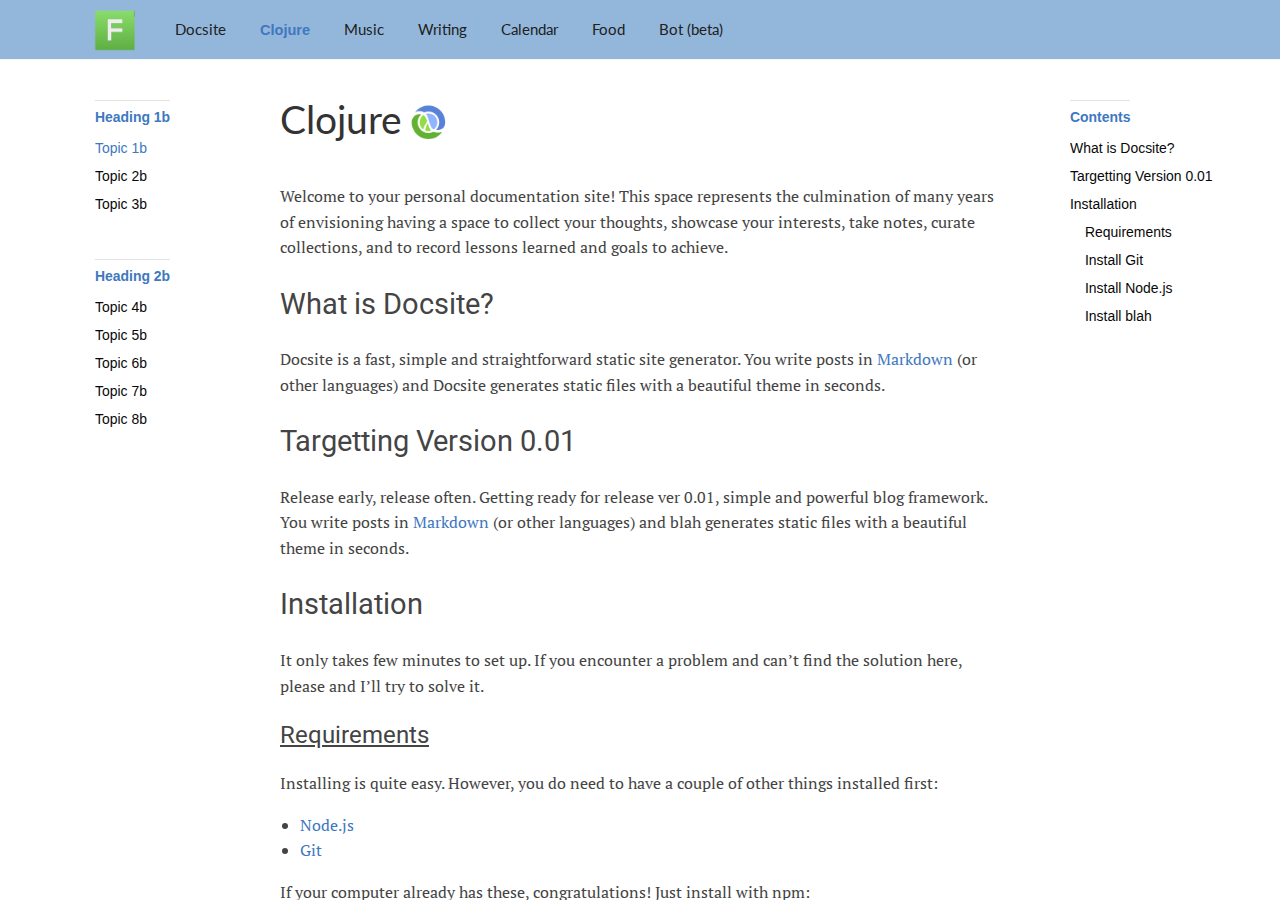
==== commit 9f329162: "Font and spacing adjustments" ====
--- a/clojure/index.html
+++ b/clojure/index.html
@@ -11,7 +11,8 @@
     <link rel="stylesheet" href="../css/main.css">
     <link rel="stylesheet" href="../css/clojure.css">
 
-    <link href="https://fonts.googleapis.com/css?family=Lato:300,400,700" rel="stylesheet" type="text/css">
+<!--     <link href="https://fonts.googleapis.com/css?family=Lato:300,400,700" rel="stylesheet" type="text/css"> -->
+    <link href="https://fonts.googleapis.com/css?family=Lato:300,400,700|Roboto:400,300,700|PT+Serif:400,400italic,700,700italic" rel="stylesheet" type="text/css">
     <link rel="stylesheet" href="https://maxcdn.bootstrapcdn.com/font-awesome/4.3.0/css/font-awesome.min.css">
 
     <!-- Scripts -->
--- a/css/main.css
+++ b/css/main.css
@@ -10,59 +10,65 @@
     vertical-align: baseline;
 }
 
+/*body {
+    line-height: 1;
+    color: #000;
+    background: #fff;
+}*/
+
+ol,ul {
+    list-style: none;
+}
+
+table {
+    border-collapse: separate;
+    border-spacing: 0;
+}
+
+caption,table,td,th {
+    vertical-align: middle;
+}
+
+caption,td,th {
+    text-align: left;
+    font-weight: 400;
+}
+
+a img {
+    border: none;
+}
+
+html {
+    box-sizing: border-box;
+}
+
+*,:after,:before {
+    box-sizing: inherit;
+}
+
+button::-moz-focus-inner,input[type=button]::-moz-focus-inner,input[type=reset]::-moz-focus-inner,input[type=submit]::-moz-focus-inner {
+    padding: 0;
+    margin: 0;
+    border: 0;
+}
+
+button,input,select {
+    margin: 0;
+    padding: 0;
+    border: 0;
+}
+
+@media screen {
+    body,html {
+        height: 100%;
+        overflow: hidden;
+    }
+}
+
 body {
     line-height: 1;
     color: #000;
     background: #fff;
-}
-
-ol,ul {
-    list-style: none;
-}
-
-table {
-    border-collapse: separate;
-    border-spacing: 0;
-}
-
-caption,table,td,th {
-    vertical-align: middle;
-}
-
-caption,td,th {
-    text-align: left;
-    font-weight: 400;
-}
-
-a img {
-    border: none;
-}
-
-html {
-    box-sizing: border-box;
-}
-
-*,:after,:before {
-    box-sizing: inherit;
-}
-
-button::-moz-focus-inner,input[type=button]::-moz-focus-inner,input[type=reset]::-moz-focus-inner,input[type=submit]::-moz-focus-inner {
-    padding: 0;
-    margin: 0;
-    border: 0;
-}
-
-button,input,select {
-    margin: 0;
-    padding: 0;
-    border: 0;
-}
-
-@media screen {
-    body,html {
-        height: 100%;
-        overflow: hidden;
-    }
 }
 
 body {
@@ -70,7 +76,7 @@
     background: #2D63CC; /* here: navbar color */
     background: #f5f5f5;
     font-size: 15px;
-    font-family: Helvetica Neue,Helvetica,Arial,sans-serif;
+    font-family: "PT Serif", Helvetica Neue,Helvetica,Arial,sans-serif;
     color: #444;
     text-rendering: optimizeLegibility;
     -webkit-font-smoothing: antialiased;
@@ -118,7 +124,8 @@
 
 #header {
     position: relative;
-    padding: 10px 0;
+    padding: 5px 0;
+    padding-left: 30px;
 }
 
 @media print {
@@ -197,6 +204,7 @@
     font-family: Helvetica Neue,Helvetica,Arial,sans-serif;
     display: inline-block;
     padding: 0 15px;
+    font-size: 0.97em;
 }
 
 @media screen and (min-width:769px) {
@@ -215,6 +223,7 @@
     font-family: Lato,Helvetica Neue,Helvetica,Arial,sans-serif;
     display: inline-block;
     padding: 0 15px;
+     font-size: 0.97em;
 }
 
 .main-nav-link:hover {
@@ -488,11 +497,13 @@
 }
 
 #sidebar {
-    width: 220px;
+/*    width: 190px;*/
+    width: 130px;
     float: left;
     padding-bottom: 40px;
    /* opacity: .8;*/
-    margin-left: -220px;
+/*    margin-left: -200px;*/
+    margin-left: -185px;
     display: none;
 }
 
@@ -516,6 +527,7 @@
 /*    font-family: Lato,Helvetica Neue,Helvetica,Arial,sans-serif;*/
     font-family: Helvetica Neue,Helvetica,Arial,sans-serif;
     line-height: 1;
+    font-size: 0.93em;
 }
 
 .sidebar-link,.toc-link {
@@ -529,7 +541,7 @@
     text-overflow: ellipsis;
     overflow: hidden;
     white-space: nowrap;
-    font-size: 16px;
+    font-size: 0.93em;
 
 }
 
@@ -607,7 +619,7 @@
     display: none;
     float: right;
     width: 220px;
-    margin-right: -220px;
+    margin-right: -250px;
     /*opacity: .8;*/
 }
 
@@ -638,7 +650,7 @@
 
 .toc-child {
     padding-left: 1em;
-    font-size: .9em;
+    /*font-size: .9em;*/
 }
 
 #article-toc-top {
@@ -671,6 +683,7 @@
 .article-title {
     float: left;
     font-family: Lato,Helvetica Neue,Helvetica,Arial,sans-serif;
+
     font-size: 39px;
     font-weight: 400;
     text-decoration: none;
@@ -755,8 +768,9 @@
 
 .article-content h1,.article-content h2,.article-content h3,.article-content h4,.article-content h5,.article-content h6 {
     line-height: 1em;
-    font-weight: 700;
+    font-weight: 400;
     margin: 1em 0;
+    font-family: "Roboto", "Helvetica Neue", Arial, sans-serif;
 }
 
 .article-content h1 {
@@ -1417,6 +1431,7 @@
     position: relative;
     background: #f5f5f5;  /*here navbar footer*/
     text-align: center;
+    font-size: 0.94em;
 }
 
 #footer:after,#footer:before {
